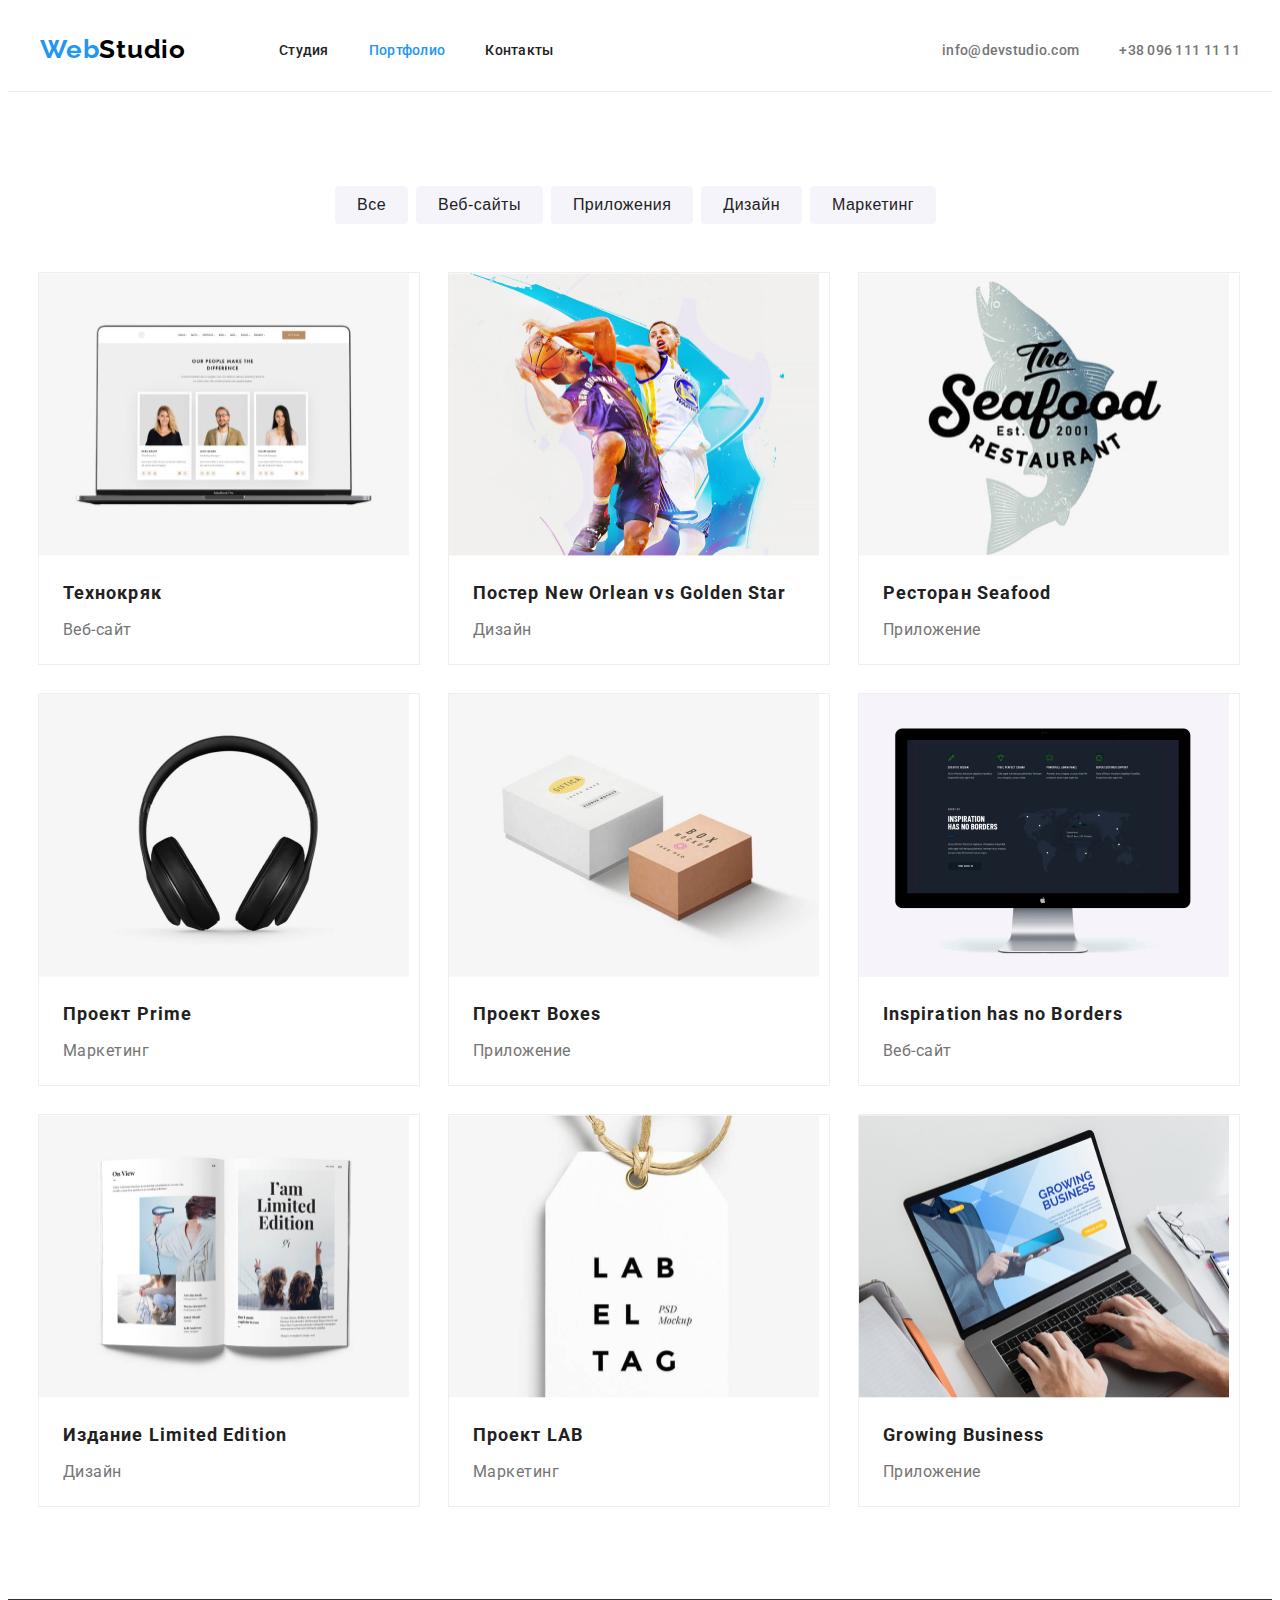
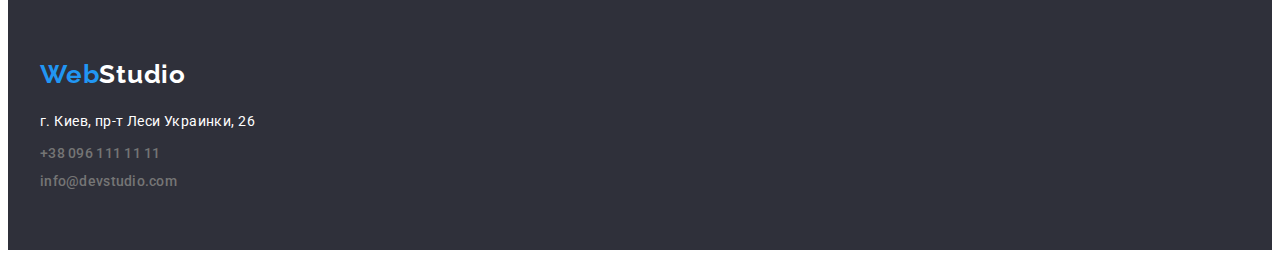
==== portfolio.html @ a118cd8c "Добавляет код прошлого проекта" ====
<!DOCTYPE html>
<html lang="en">
<head>
    <meta charset="UTF-8">
    <meta http-equiv="X-UA-Compatible" content="IE=edge">
    <meta name="viewport" content="width=device-width, initial-scale=1.0">
    <title>Portfolio</title>
    <link rel="preconnect" href="https://fonts.gstatic.com">
    <link href="https://fonts.googleapis.com/css2?family=Raleway:wght@700&family=Roboto:wght@400;500;700;900&display=swap"
        rel="stylesheet">
    <link rel="stylesheet" href="https://cdnjs.cloudflare.com/ajax/libs/modern-normalize/1.0.0/modern-normalize.min.css"
        integrity="sha512-ISS7cAi1PEhQ8jnbJpJZMd29NlhNj4AWYyLOSp2CE/CsHxTCu+r+t0D2yoJudVrd0/8fTVPUVDzY5Tvli75u/g=="
        crossorigin="anonymous" />
    <link rel="stylesheet" href="./css/styles.css">
</head>
<body>
    <header class="header">
        <div class="container">
            <nav class="navigation">
                <a class="logotype logotype-light-theme link" href="./index.html" lang="en">
                    <span class="logo-Web">Web</span>Studio</a>
                <ul class="navigation-list list">
                    <li class="navigation-item">
                        <a class="navigation-link navigation-link-color link" href="./index.html">Студия</a>
                    </li>
                    <li class="navigation-item">
                        <a class="navigation-link nav-link-onclick-color link" href="./portfolio.html">Портфолио</a>
                    </li>
                    <li class="navigation-item">
                        <a class="navigation-link navigation-link-color link" href="">Контакты</a>
                    </li>
                </ul>
            </nav>
            <ul class="tel-list list">
                <li>
                    <a class="mail-link navigation-link tel-link-color link" href="mailto:info@devstudio.com" lang="en">
                        info@devstudio.com
                    </a>
                </li>
                <li>
                    <a class="navigation-link tel-link-color link" href="tel:+380961111111">
                        +38 096 111 11 11
                    </a>
                </li>
            </ul>
        </div>
    </header>
    <main>
        <section class="gallery">
            <h1 class="visually-hidden">Категории</h1>
            <div class="container">
                <ul class="filter-list list">
                    <li class="filter-item">
                        <button class="filter-btn" type="button">Все</button>
                    </li>
                    <li class="filter-item">
                        <button class="filter-btn" type="button">Веб-сайты</button>
                    </li>
                    <li class="filter-item">
                        <button class="filter-btn" type="button">Приложения</button>
                    </li>
                    <li class="filter-item">
                        <button class="filter-btn" type="button">Дизайн</button>
                    </li>
                    <li class="filter-item">
                        <button class="filter-btn" type="button">Маркетинг</button>
                    </li>
                </ul>
                <ul class="gallery-list list">
                    <li class="gallery-item">
                        <a class="gallery-link link" href="">
                            <img class="gallery-list-img" src="./images/portfolio/Технокряк.jpg" alt="Сайт" width="370" height="283">
                            <div class="gallery-block">
                                <h2 class="project-name">Технокряк</h2>
                                <p class="project-type">Веб-сайт</p>
                            </div>
                        </a>
                    </li>
                    <li class="gallery-item">
                        <a class="gallery-link link" href="">
                            <img class="gallery-list-img" src="./images/portfolio/Golden_Star.jpg" alt="Боскетболисты" width="370"
                                height="283">
                            <div class="gallery-block">
                                <h2 class="project-name">Постер <span lang="en">New Orlean vs Golden Star</span></h2>
                                <p class="project-type">Дизайн</p>
                            </div>
                        </a>
                    </li>
                    <li class="gallery-item">
                        <a class="gallery-link link" href="">
                            <img class="gallery-list-img" src="./images/portfolio/Seafood.jpg" alt="Логотип ресторана" width="370"
                                height="283">
                            <div class="gallery-block">
                                <h2 class="project-name">Ресторан <span lang="en">Seafood</span></h2>
                                <p class="project-type">Приложение</p>
                            </div>
                        </a>
                    </li>
                    <li class="gallery-item">
                        <a class="gallery-link link" href="">
                            <img class="gallery-list-img" src="./images/portfolio/Prime.jpg" alt="Наушники" width="370" height="283">
                            <div class="gallery-block">
                                <h2 class="project-name">Проект <span lang="en">Prime</span></h2>
                                <p class="project-type">Маркетинг</p>
                            </div>
                        </a>
                    </li>
                    <li class="gallery-item">
                        <a class="gallery-link link" href="">
                            <img class="gallery-list-img" src="./images/portfolio/Boxes.jpg" alt="Коробочки" width="370" height="283">
                            <div class="gallery-block">
                                <h2 class="project-name">Проект <span lang="en">Boxes</span></h2>
                                <p class="project-type">Приложение</p>
                            </div>
                        </a>
                    </li>
                    <li class="gallery-item">
                        <a class="gallery-link link" href="">
                            <img class="gallery-list-img" src="./images/portfolio/Inspiration_Borders.jpg" alt="Монитор" width="370"
                                height="283">
                            <div class="gallery-block">
                                <h2 class="project-name" lang="en">Inspiration has no Borders</h2>
                                <p class="project-type">Веб-сайт</p>
                            </div>
                        </a>
                    </li>
                    <li class="gallery-item">
                        <a class="gallery-link link" href="">
                            <img class="gallery-list-img" src="./images/portfolio/Limited_Edition.jpg" alt="Книга" width="370"
                                height="283">
                            <div class="gallery-block">
                                <h2 class="project-name">Издание <span lang="en">Limited Edition</span></h2>
                                <p class="project-type">Дизайн</p>
                            </div>
                        </a>
                    </li>
                    <li class="gallery-item">
                        <a class="gallery-link link" href="">
                            <img class="gallery-list-img" src="./images/portfolio/LAB.jpg" alt="Эмблема" width="370" height="283">
                            <div class="gallery-block">
                                <h2 class="project-name">Проект <span lang="en">LAB</span></h2>
                                <p class="project-type">Маркетинг</p>
                            </div>
                        </a>
                    </li>
                    <li class="gallery-item">
                        <a class="gallery-link link" href="">
                            <img class="gallery-list-img" src="./images/portfolio/Growing_Business.jpg" alt="Работа за ноутбуком"
                                width="370" height="283">
                            <div class="gallery-block">
                                <h2 class="project-name" lang="en">Growing Business</h2>
                                <p class="project-type">Приложение</p>
                            </div>
                        </a>
                    </li>
                </ul>
            </div>
        </section>
    </main>
    <footer class="footer">
        <div class="container">
            <a class="logotype logotype-dark-theme link" href="./index.html" lang="en">
                <span class="logo-Web">Web</span>Studio</a>
            <address class="address">
                <ul class="list">
                    <li class="contact-list-item">
                        <a class="address-color contact-list-link link" href="https://goo.gl/maps/pDq41oWToVLmDc4w5"
                            target="_blank" rel="noopener noreferrer">
                            г. Киев,
                            пр-т Леси Украинки, 26
                        </a>
                    </li>
                    <li class="contact-list-item">
                        <a class="navigation-link tel-link-color link" href="tel:+380961111111">
                            +38 096 111 11 11
                        </a>
                    </li>
                    <li class="contact-list-item">
                        <a class="navigation-link tel-link-color link" href="mailto:info@devstudio.com" lang="en">
                            info@devstudio.com
                        </a>
                    </li>
                </ul>
            </address>
        </div>
    </footer>
</body>
</html>
---- css/styles.css ----
:root {
  --main-font: "Roboto", sans-serif;
  --secondary-font: "Raleway", sans-serif;
  --accent-color: #2196f3;
  --color-main: #ffffff;
  --color-title: #212121;
  --color-secondary: #2f303a;
  --color-btn: #1d77c0;
  --color-logo: #000000;
  --color-subtext: #757575;
  --color-team: #f5f4fa;
  --section-pad: 94px;
  --border-header: #ececec;
}

body {
  font-family: var(--main-font);
}

h1,
h2,
h3,
h4,
h5,
h6,
p {
  margin: 0;
}

ul,
ol {
  margin: 0;
  padding: 0;
}

img {
  display: block;
}

.link {
  text-decoration: none;
}

.list {
  list-style: none;
}

.visually-hidden {
  position: absolute !important;
  clip: rect(1px 1px 1px 1px); /* IE6, IE7 */
  clip: rect(1px, 1px, 1px, 1px);
  padding: 0 !important;
  border: 0 !important;
  height: 1px !important;
  width: 1px !important;
  overflow: hidden;
}

/* ----- COMPONENTS ----- */
.hero,
.footer {
  background-color: var(--color-secondary);
}

.modal-btn {
  width: 200px;
  height: 50px;
  font-weight: 700;
  font-size: 16px;
  line-height: 1.87;
  letter-spacing: 0.06em;
  cursor: pointer;
  background-color: var(--accent-color);
  color: var(--color-main);
  border: none;
  border-radius: 4px;
  margin-left: 485px;
}

.modal-btn:hover,
.modal-btn:focus {
  background-color: var(--color-btn);
}

.logotype {
  font-family: var(--secondary-font);
  font-weight: 700;
  font-size: 26px;
  line-height: 1.19;
  letter-spacing: 0.03em;
  padding-top: 24px;
  padding-bottom: 25px;
}

.logotype-light-theme {
  color: var(--color-logo);
}

.logotype-dark-theme {
  color: var(--color-main);
}

.logo-Web {
  color: var(--accent-color);
}

.title {
  font-weight: 700;
  font-size: 36px;
  line-height: 1.16;
  letter-spacing: 0.03em;
  color: var(--color-title);
  margin-bottom: 50px;
  text-align: center;
}

.container {
  width: 1200px;
  margin: 0 auto;
  padding-left: 15px;
  padding-right: 15px;
}

/* ----- END COMPONENTS ----- */

/* ----- HEADER ----- */
.header {
  border-bottom: 1px solid var(--border-header);
}

.header .container {
  display: flex;
  align-items: center;
}

.navigation {
  display: flex;
  align-items: center;
}

.navigation-list {
  display: flex;
  align-items: center;
}

.tel-list {
  padding-top: 32px;
  padding-bottom: 32px;
  display: flex;
  align-items: center;
  margin-left: auto;
}

.navigation-link {
  font-weight: 500;
  font-size: 14px;
  line-height: 1.14;
  letter-spacing: 0.02em;
  padding-top: 5px;
  padding-bottom: 5px;
}

.navigation-item:not(:last-child) {
  margin-right: 40px;
}

.logotype {
  margin-right: 93px;
}

.navigation-link-color {
  color: var(--color-title);
}

.nav-link-onclick-color {
  color: var(--accent-color);
}

.navigation-link:hover,
.navigation-link:focus {
  color: var(--accent-color);
}

.tel-link-color {
  color: var(--color-subtext);
}

.mail-link {
  margin-right: 40px;
}

/* ----- END HEADER ----- */

/* ----- HERO ----- */
.hero {
  padding-top: 200px;
  padding-bottom: 200px;
}

.hero-title {
  font-weight: 900;
  font-size: 44px;
  line-height: 1.36;
  letter-spacing: 0.06em;
  text-transform: uppercase;
  color: var(--color-main);
  margin-bottom: 30px;
  padding-left: 237px;
  padding-right: 237px;
  text-align: center;
}
/* ----- END HERO ----- */
/* ----- quality ----- */

.description {
  font-weight: 400;
  font-size: 14px;
  line-height: 1.71;
  letter-spacing: 0.03em;
  color: var(--color-subtext);
}

.suptitle {
  font-weight: 700;
  font-size: 14px;
  line-height: 1.14;
  letter-spacing: 0.03em;
  text-transform: uppercase;
  color: var(--color-title);
  margin-bottom: 10px;
}

.quality {
  padding-top: var(--section-pad);
  padding-bottom: var(--section-pad);
}

.quality-list {
  display: flex;
  flex-wrap: wrap;
  margin-left: -30px;
  margin-top: -30px;
}

.quality-item {
  flex-basis: calc(100% / 4 - 30px);
  margin-left: 30px;
  margin-top: 30px;
}

/* ----- END quality ----- */
/* ----- work ----- */
.work {
  padding-bottom: var(--section-pad);
}

.work-list {
  display: flex;
  flex-wrap: wrap;
  margin-left: -30px;
  margin-top: -30px;
}

.work-item {
  flex-basis: calc(100% / 3 - 30px);
  margin-left: 30px;
  margin-top: 30px;
}

/* ----- END work ----- */
/* ----- OUR TEAM ----- */
.team {
  padding-top: var(--section-pad);
  padding-bottom: var(--section-pad);
  background: var(--color-team);
}

.team-list {
  display: flex;
  flex-wrap: wrap;
  margin-left: -30px;
  margin-bottom: -30px;
}

.team-item {
  flex-basis: calc(100% / 4 - 30px);
  margin-left: 30px;
  margin-bottom: 30px;
  background: var(--color-main);
  box-shadow: 0px 1px 3px rgba(0, 0, 0, 0.12), 0px 1px 1px rgba(0, 0, 0, 0.14),
    0px 2px 1px rgba(0, 0, 0, 0.2);
  border-radius: 0px 0px 4px 4px;
}

.team-block {
  padding: 30px 32px;
}

.name-team {
  font-weight: 500;
  font-size: 16px;
  line-height: 1.18;
  letter-spacing: 0.03em;
  color: var(--color-title);
  text-align: center;
  margin-bottom: 10px;
}

.position-team {
  font-weight: 400;
  font-size: 16px;
  line-height: 1.18;
  letter-spacing: 0.03em;
  color: var(--color-subtext);
  text-align: center;
}
/* ----- END OUR TEAM ----- */

/* ----- FOOTER ----- */
.footer {
  padding-top: 60px;
  padding-bottom: 60px;
}

.contact-list-item:not(:last-child) {
  margin-bottom: 9px;
}

.address {
  margin-top: 20px;
  font-style: normal;
}

.contact-list-link {
  font-weight: 400;
  font-size: 14px;
  line-height: 1.71;
  letter-spacing: 0.03em;
  color: var(--color-main);
}

.contact-list-link:hover,
.contact-list-link:focus {
  color: var(--accent-color);
}

/* ----- END FOOTER ----- */

/* ----- Portfolio ----- */
/* ----- Main ----- */

.gallery {
  padding-top: var(--section-pad);
  padding-bottom: var(--section-pad);
}

.filter-list {
  display: flex;
  margin-left: 295px;
}

.filter-item {
  margin-bottom: 15px;
}

.filter-item:not(:last-child) {
  margin-right: 8px;
}

.filter-btn {
  font-weight: 500;
  font-size: 16px;
  line-height: 1.62;
  letter-spacing: 0.03em;
  cursor: pointer;
  color: var(--color-title);
  background-color: var(--color-team);
  border: none;
  border-radius: 4px;
  padding-left: 22px;
  padding-right: 22px;
  padding-top: 6px;
  padding-bottom: 6px;
}

.filter-btn:hover,
.filter-btn:focus {
  background-color: var(--accent-color);
  color: var(--color-main);
  box-shadow: 0px 3px 1px rgba(0, 0, 0, 0.1), 0px 3px 1px rgba(0, 0, 0, 0.1),
    0px 1px 2px rgba(0, 0, 0, 0.08), 0px 2px 2px rgba(0, 0, 0, 0.12);
}

.project-name {
  font-weight: 700;
  font-size: 18px;
  line-height: 2;
  letter-spacing: 0.06em;
  color: var(--color-title);
  margin-bottom: 4px;
}

.project-type {
  font-weight: 400;
  font-size: 16px;
  line-height: 1.87;
  letter-spacing: 0.03em;
  color: var(--color-subtext);
}

.gallery-list {
  padding-top: 33px;
  display: flex;
  flex-wrap: wrap;
  margin-left: -30px;
  margin-bottom: -30px;
}

.gallery-item {
  flex-basis: calc(100% / 3 - 30px);
  margin-left: 28px;
  margin-bottom: 28px;
  border: 1px solid #eeeeee;
}

.gallery-item:hover,
.gallery-item:focus {
  box-shadow: 0px 1px 1px rgba(0, 0, 0, 0.12), 0px 4px 4px rgba(0, 0, 0, 0.06),
    1px 4px 6px rgba(0, 0, 0, 0.16);
}
.gallery-block {
  margin-left: 24px;
  margin-right: 24px;
  margin-top: 19px;
  margin-bottom: 19px;
}
/* ----- END Main ----- */
/* ----- END Portfolio ----- */ ;
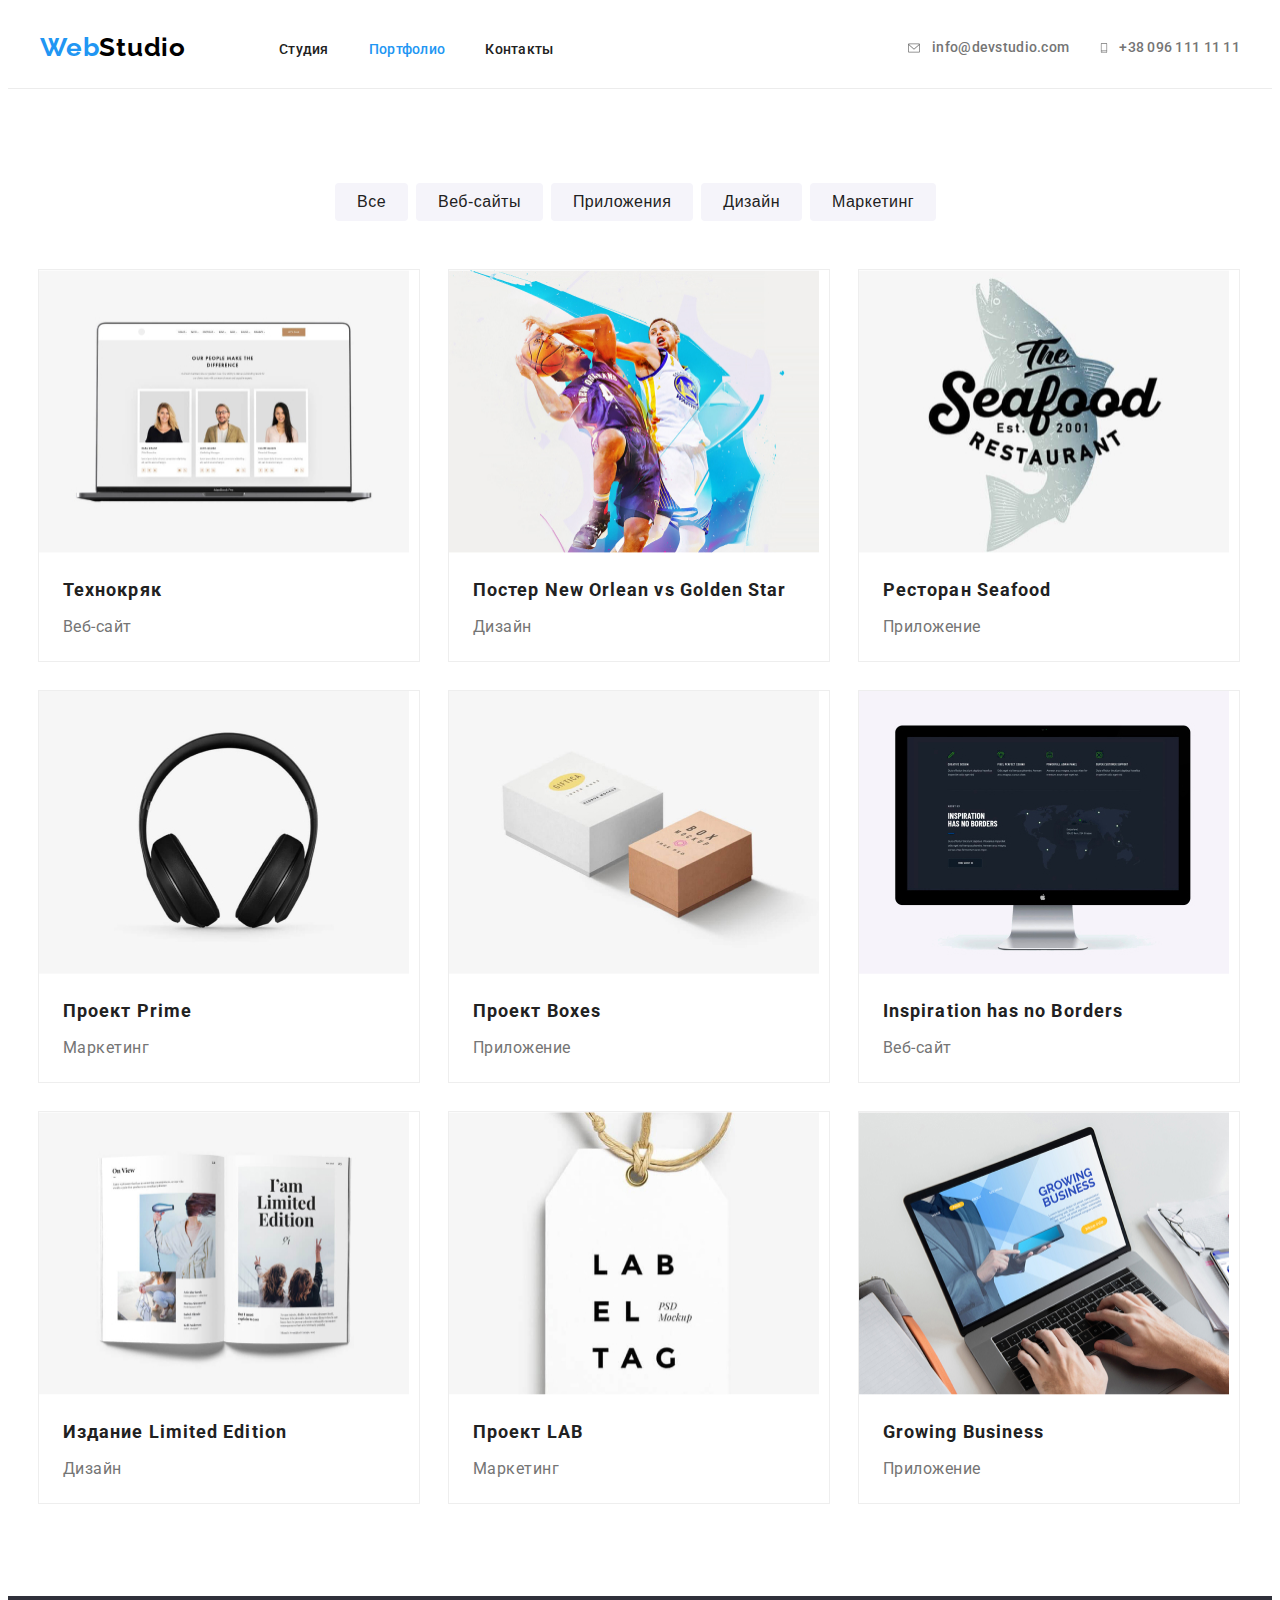
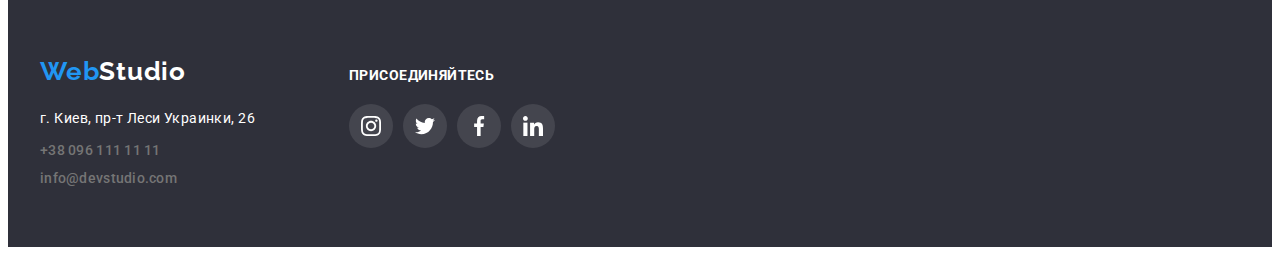
==== commit 45399631: "Добавляет все иконки на сайт" ====
--- a/portfolio.html
+++ b/portfolio.html
@@ -33,12 +33,18 @@
             </nav>
             <ul class="tel-list list">
                 <li>
-                    <a class="mail-link navigation-link tel-link-color link" href="mailto:info@devstudio.com" lang="en">
+                    <a class="block-header mail-link navigation-link tel-link-color link" href="mailto:info@devstudio.com" lang="en">
+                        <svg class="mail-img">
+                            <use href="./images/icons/icons.svg#envelope"></use>
+                        </svg>
                         info@devstudio.com
                     </a>
                 </li>
                 <li>
-                    <a class="navigation-link tel-link-color link" href="tel:+380961111111">
+                    <a class="block-header navigation-link tel-link-color link" href="tel:+380961111111">
+                        <svg class="tel-img">
+                            <use href="./images/icons/icons.svg#smartphone"></use>
+                        </svg>
                         +38 096 111 11 11
                     </a>
                 </li>
@@ -159,29 +165,64 @@
     </main>
     <footer class="footer">
         <div class="container">
-            <a class="logotype logotype-dark-theme link" href="./index.html" lang="en">
-                <span class="logo-Web">Web</span>Studio</a>
-            <address class="address">
-                <ul class="list">
-                    <li class="contact-list-item">
-                        <a class="address-color contact-list-link link" href="https://goo.gl/maps/pDq41oWToVLmDc4w5"
-                            target="_blank" rel="noopener noreferrer">
-                            г. Киев,
-                            пр-т Леси Украинки, 26
-                        </a>
-                    </li>
-                    <li class="contact-list-item">
-                        <a class="navigation-link tel-link-color link" href="tel:+380961111111">
-                            +38 096 111 11 11
-                        </a>
-                    </li>
-                    <li class="contact-list-item">
-                        <a class="navigation-link tel-link-color link" href="mailto:info@devstudio.com" lang="en">
-                            info@devstudio.com
-                        </a>
-                    </li>
-                </ul>
-            </address>
+            <div>
+                <a class="logotype logotype-dark-theme link" href="./index.html" lang="en">
+                    <span class="logo-Web">Web</span>Studio</a>
+                <address class="address">
+                    <ul class="list">
+                        <li class="contact-list-item">
+                            <a class="address-color contact-list-link link" href="https://goo.gl/maps/pDq41oWToVLmDc4w5"
+                                target="_blank" rel="noopener noreferrer">
+                                г. Киев,
+                                пр-т Леси Украинки, 26
+                            </a>
+                        </li>
+                        <li class="contact-list-item">
+                            <a class="navigation-link tel-link-color link" href="tel:+380961111111">
+                                +38 096 111 11 11
+                            </a>
+                        </li>
+                        <li class="contact-list-item">
+                            <a class="navigation-link tel-link-color link" href="mailto:info@devstudio.com" lang="en">
+                                info@devstudio.com
+                            </a>
+                        </li>
+                    </ul>
+                </address>
+            </div>
+            <div class="footer-block-list">
+                <h3 class="foot-suptitle">присоединяйтесь</h3>
+                <ul class="footer-list list">
+                    <li class="footer-list-item">
+                        <a href="" class="footer-list-link link">
+                            <svg class="footer-list-icon">
+                                <use href="./images/icons/icons.svg#instagram"></use>
+                            </svg>
+                        </a>
+                    </li>
+                    <li class="footer-list-item">
+                        <a href="" class="footer-list-link link">
+                            <svg class="footer-list-icon">
+                                <use href="./images/icons/icons.svg#twitter"></use>
+                            </svg>
+                        </a>
+                    </li>
+                    <li class="footer-list-item">
+                        <a href="" class="footer-list-link link">
+                            <svg class="footer-list-icon">
+                                <use href="./images/icons/icons.svg#facebook"></use>
+                            </svg>
+                        </a>
+                    </li>
+                    <li class="footer-list-item">
+                        <a href="" class="footer-list-link link">
+                            <svg class="footer-list-icon">
+                                <use href="./images/icons/icons.svg#linkedin"></use>
+                            </svg>
+                        </a>
+                    </li>
+                </ul>
+            </div>
         </div>
     </footer>
 </body>
--- a/css/styles.css
+++ b/css/styles.css
@@ -9,8 +9,10 @@
   --color-logo: #000000;
   --color-subtext: #757575;
   --color-team: #f5f4fa;
+  --color-icon: #c4c4c4;
   --section-pad: 94px;
   --border-header: #ececec;
+  --border-icon: #afb1b8;
 }
 
 body {
@@ -144,8 +146,8 @@
 }
 
 .tel-list {
-  padding-top: 32px;
-  padding-bottom: 32px;
+  padding-top: 27px;
+  padding-bottom: 27px;
   display: flex;
   align-items: center;
   margin-left: auto;
@@ -186,15 +188,46 @@
 }
 
 .mail-link {
-  margin-right: 40px;
-}
-
+  margin-right: 30px;
+}
+
+.navigation-link:hover .mail-img,
+.navigation-link:focus .mail-img,
+.navigation-link:hover .tel-img,
+.navigation-link:focus .tel-img {
+  fill: var(--accent-color);
+}
+
+.mail-img {
+  width: 16px;
+  height: 12px;
+  margin-right: 10px;
+  fill: var(--color-subtext);
+}
+
+.tel-img {
+  width: 10px;
+  height: 16px;
+  margin-right: 10px;
+  fill: var(--color-subtext);
+}
+
+.block-header {
+  display: flex;
+  justify-content: center;
+  align-items: center;
+}
 /* ----- END HEADER ----- */
 
 /* ----- HERO ----- */
 .hero {
   padding-top: 200px;
   padding-bottom: 200px;
+  background-image: linear-gradient(
+      rgba(47, 48, 58, 0.4),
+      rgba(47, 48, 58, 0.4)
+    ),
+    url("../images/index/hero_bg.jpg");
 }
 
 .hero-title {
@@ -248,6 +281,20 @@
   margin-top: 30px;
 }
 
+.icon-img {
+  width: 70px;
+  height: 70px;
+  margin: 25px 100px;
+}
+
+.block-icon {
+  background-color: var(--color-team);
+  border-radius: 4px;
+  display: flex;
+  justify-content: center;
+  align-items: center;
+  margin-bottom: 30px;
+}
 /* ----- END quality ----- */
 /* ----- work ----- */
 .work {
@@ -313,8 +360,99 @@
   letter-spacing: 0.03em;
   color: var(--color-subtext);
   text-align: center;
-}
+  margin-bottom: 16px;
+}
+
+.social-list-icon {
+  width: 20px;
+  height: 20px;
+}
+
+.social-list-link {
+  display: flex;
+  justify-content: center;
+  align-items: center;
+  width: 44px;
+  height: 44px;
+  border-radius: 50%;
+  background-color: var(--color-main);
+  fill: var(--border-icon);
+}
+
+.social-list-link:hover,
+.social-list-link:focus {
+  background-color: var(--accent-color);
+  fill: var(--color-main);
+}
+
+.social-list {
+  display: flex;
+  align-items: center;
+  justify-content: space-between;
+}
+
 /* ----- END OUR TEAM ----- */
+
+/* ----- CLIENT ----- */
+.client {
+  padding-top: var(--section-pad);
+  padding-bottom: var(--section-pad);
+}
+
+.client-list {
+  display: flex;
+  align-items: center;
+  justify-content: space-between;
+}
+
+.client-list-link {
+  display: flex;
+  justify-content: center;
+  align-items: center;
+  width: 170px;
+  height: 90px;
+  border: 1px solid var(--border-icon);
+  fill: var(--border-icon);
+  border-radius: 4px;
+}
+
+.client-list-link:hover,
+.client-list-link:focus {
+  border-color: var(--accent-color);
+  fill: var(--accent-color);
+}
+
+.list-icon-one {
+  width: 44px;
+  height: 49px;
+}
+
+.list-icon-two {
+  width: 40px;
+  height: 52px;
+}
+
+.list-icon-three {
+  width: 41px;
+  height: 43px;
+}
+
+.list-icon-four {
+  width: 79px;
+  height: 42px;
+}
+
+.list-icon-five {
+  width: 59px;
+  height: 47px;
+}
+
+.list-icon-six {
+  width: 89px;
+  height: 45px;
+}
+
+/* -----END CLIENT ----- */
 
 /* ----- FOOTER ----- */
 .footer {
@@ -322,6 +460,28 @@
   padding-bottom: 60px;
 }
 
+.footer-list {
+  display: flex;
+  align-items: center;
+  justify-content: space-between;
+}
+
+.footer-list-link {
+  display: flex;
+  justify-content: center;
+  align-items: center;
+  width: 44px;
+  height: 44px;
+  border-radius: 50%;
+  background: rgba(255, 255, 255, 0.1);
+  fill: var(--color-main);
+}
+
+.footer-list-icon {
+  width: 20px;
+  height: 20px;
+}
+
 .contact-list-item:not(:last-child) {
   margin-bottom: 9px;
 }
@@ -329,6 +489,22 @@
 .address {
   margin-top: 20px;
   font-style: normal;
+}
+
+.footer-block-list {
+  margin-top: 12px;
+  margin-left: 70px;
+  width: 206px;
+}
+
+.foot-suptitle {
+  font-weight: 700;
+  font-size: 14px;
+  line-height: 1.14;
+  letter-spacing: 0.03em;
+  text-transform: uppercase;
+  color: var(--color-main);
+  margin-bottom: 20px;
 }
 
 .contact-list-link {
@@ -339,9 +515,18 @@
   color: var(--color-main);
 }
 
+.footer-list-link:hover,
+.footer-list-link:focus {
+  background: var(--accent-color);
+}
+
 .contact-list-link:hover,
 .contact-list-link:focus {
   color: var(--accent-color);
+}
+
+.footer .container {
+  display: flex;
 }
 
 /* ----- END FOOTER ----- */
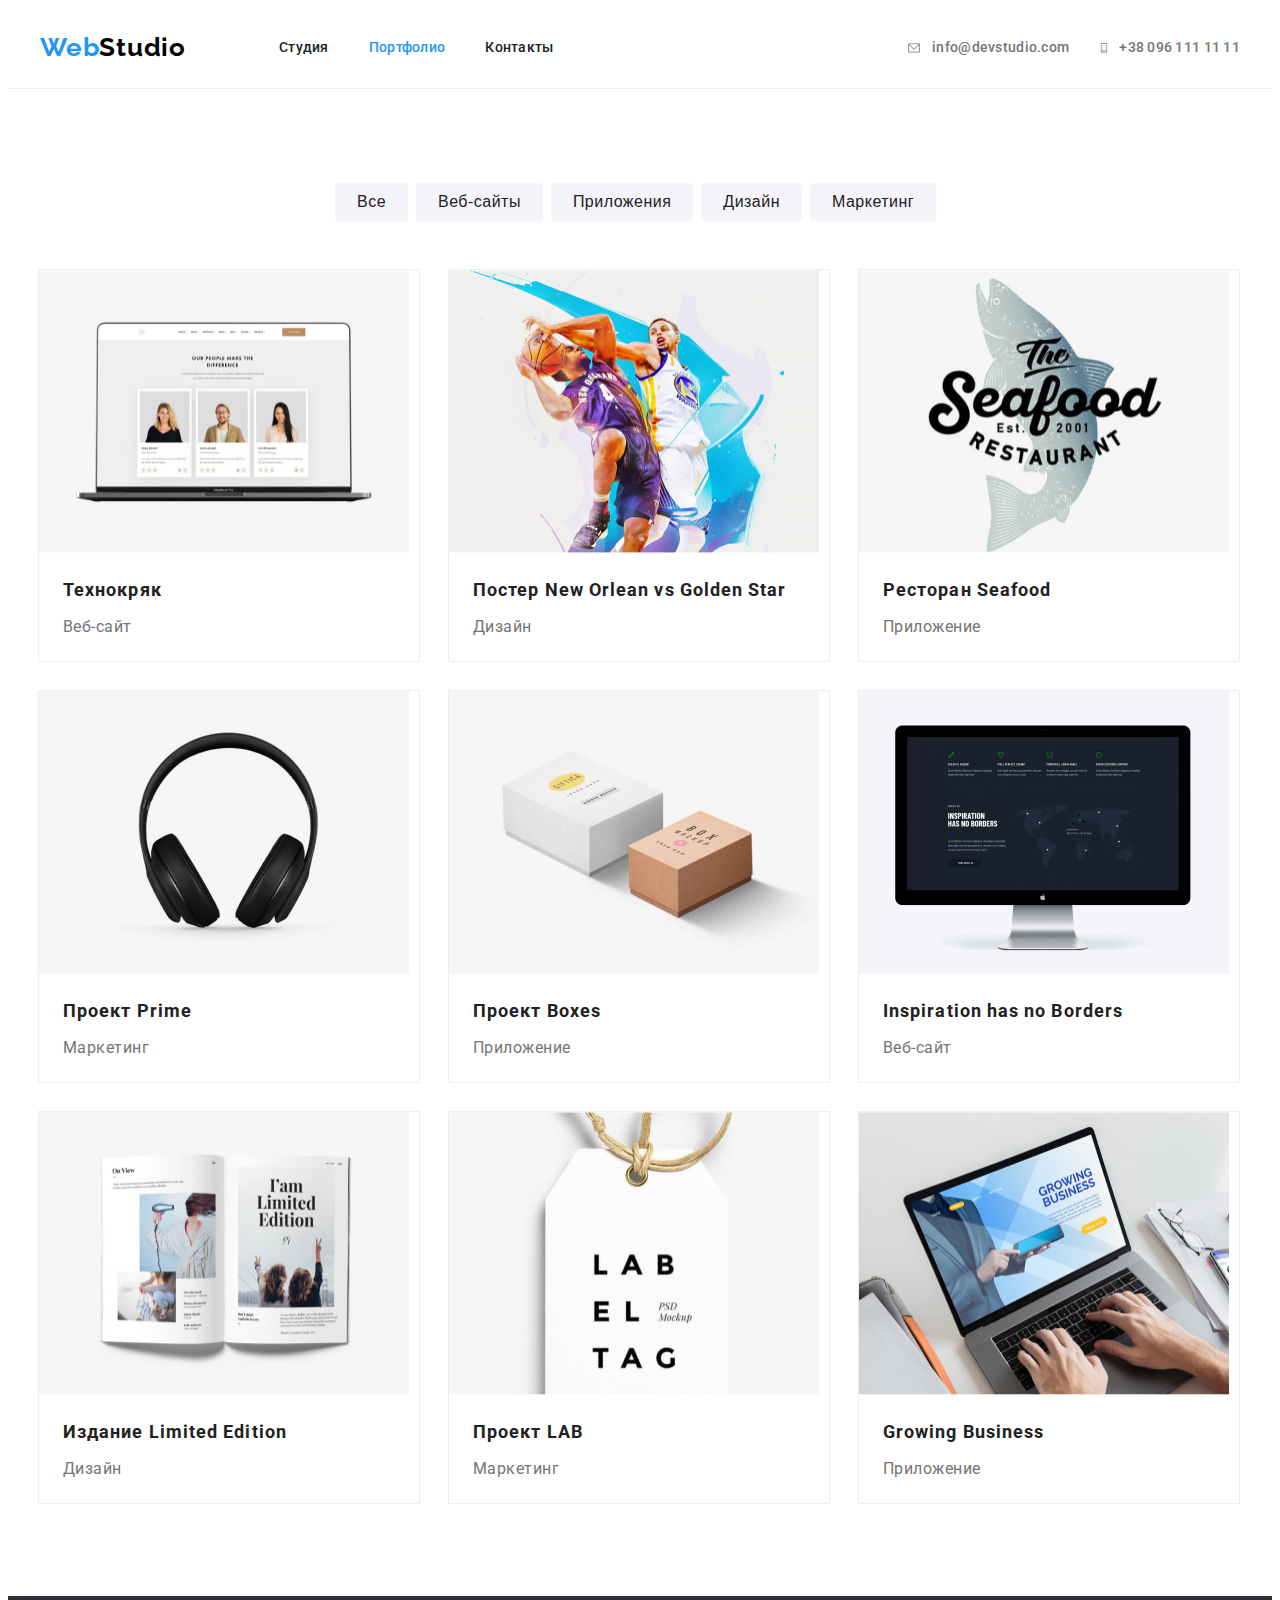
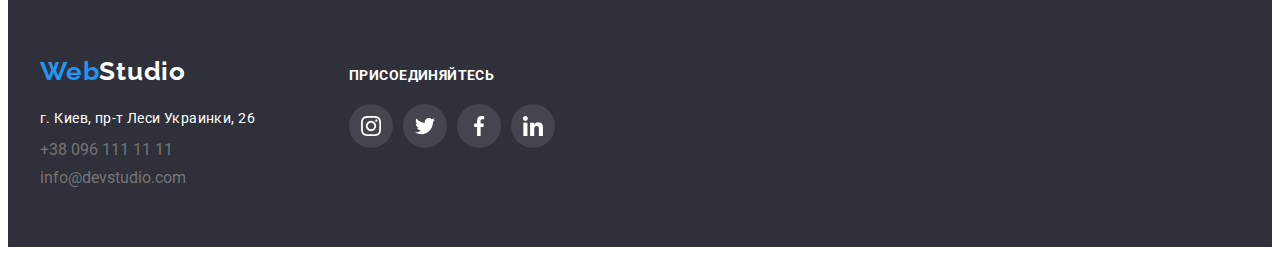
==== commit 820f1100: "Добавляет правки в footer" ====
--- a/portfolio.html
+++ b/portfolio.html
@@ -171,19 +171,19 @@
                 <address class="address">
                     <ul class="list">
                         <li class="contact-list-item">
-                            <a class="address-color contact-list-link link" href="https://goo.gl/maps/pDq41oWToVLmDc4w5"
-                                target="_blank" rel="noopener noreferrer">
+                            <a class="contact-list-link link" href="https://goo.gl/maps/pDq41oWToVLmDc4w5" target="_blank"
+                                rel="noopener noreferrer">
                                 г. Киев,
                                 пр-т Леси Украинки, 26
                             </a>
                         </li>
                         <li class="contact-list-item">
-                            <a class="navigation-link tel-link-color link" href="tel:+380961111111">
+                            <a class="tel-list tel-link-color link" href="tel:+380961111111">
                                 +38 096 111 11 11
                             </a>
                         </li>
                         <li class="contact-list-item">
-                            <a class="navigation-link tel-link-color link" href="mailto:info@devstudio.com" lang="en">
+                            <a class="tel-list tel-link-color link" href="mailto:info@devstudio.com" lang="en">
                                 info@devstudio.com
                             </a>
                         </li>
--- a/css/styles.css
+++ b/css/styles.css
@@ -146,11 +146,14 @@
 }
 
 .tel-list {
-  padding-top: 27px;
-  padding-bottom: 27px;
   display: flex;
   align-items: center;
   margin-left: auto;
+}
+
+.tel-list:hover,
+.tel-list:focus {
+  color: var(--accent-color);
 }
 
 .navigation-link {
@@ -160,6 +163,8 @@
   letter-spacing: 0.02em;
   padding-top: 5px;
   padding-bottom: 5px;
+  display: block;
+  padding: 32px 0;
 }
 
 .navigation-item:not(:last-child) {
@@ -614,10 +619,7 @@
     1px 4px 6px rgba(0, 0, 0, 0.16);
 }
 .gallery-block {
-  margin-left: 24px;
-  margin-right: 24px;
-  margin-top: 19px;
-  margin-bottom: 19px;
+  padding: 19px 24px;
 }
 /* ----- END Main ----- */
 /* ----- END Portfolio ----- */ ;
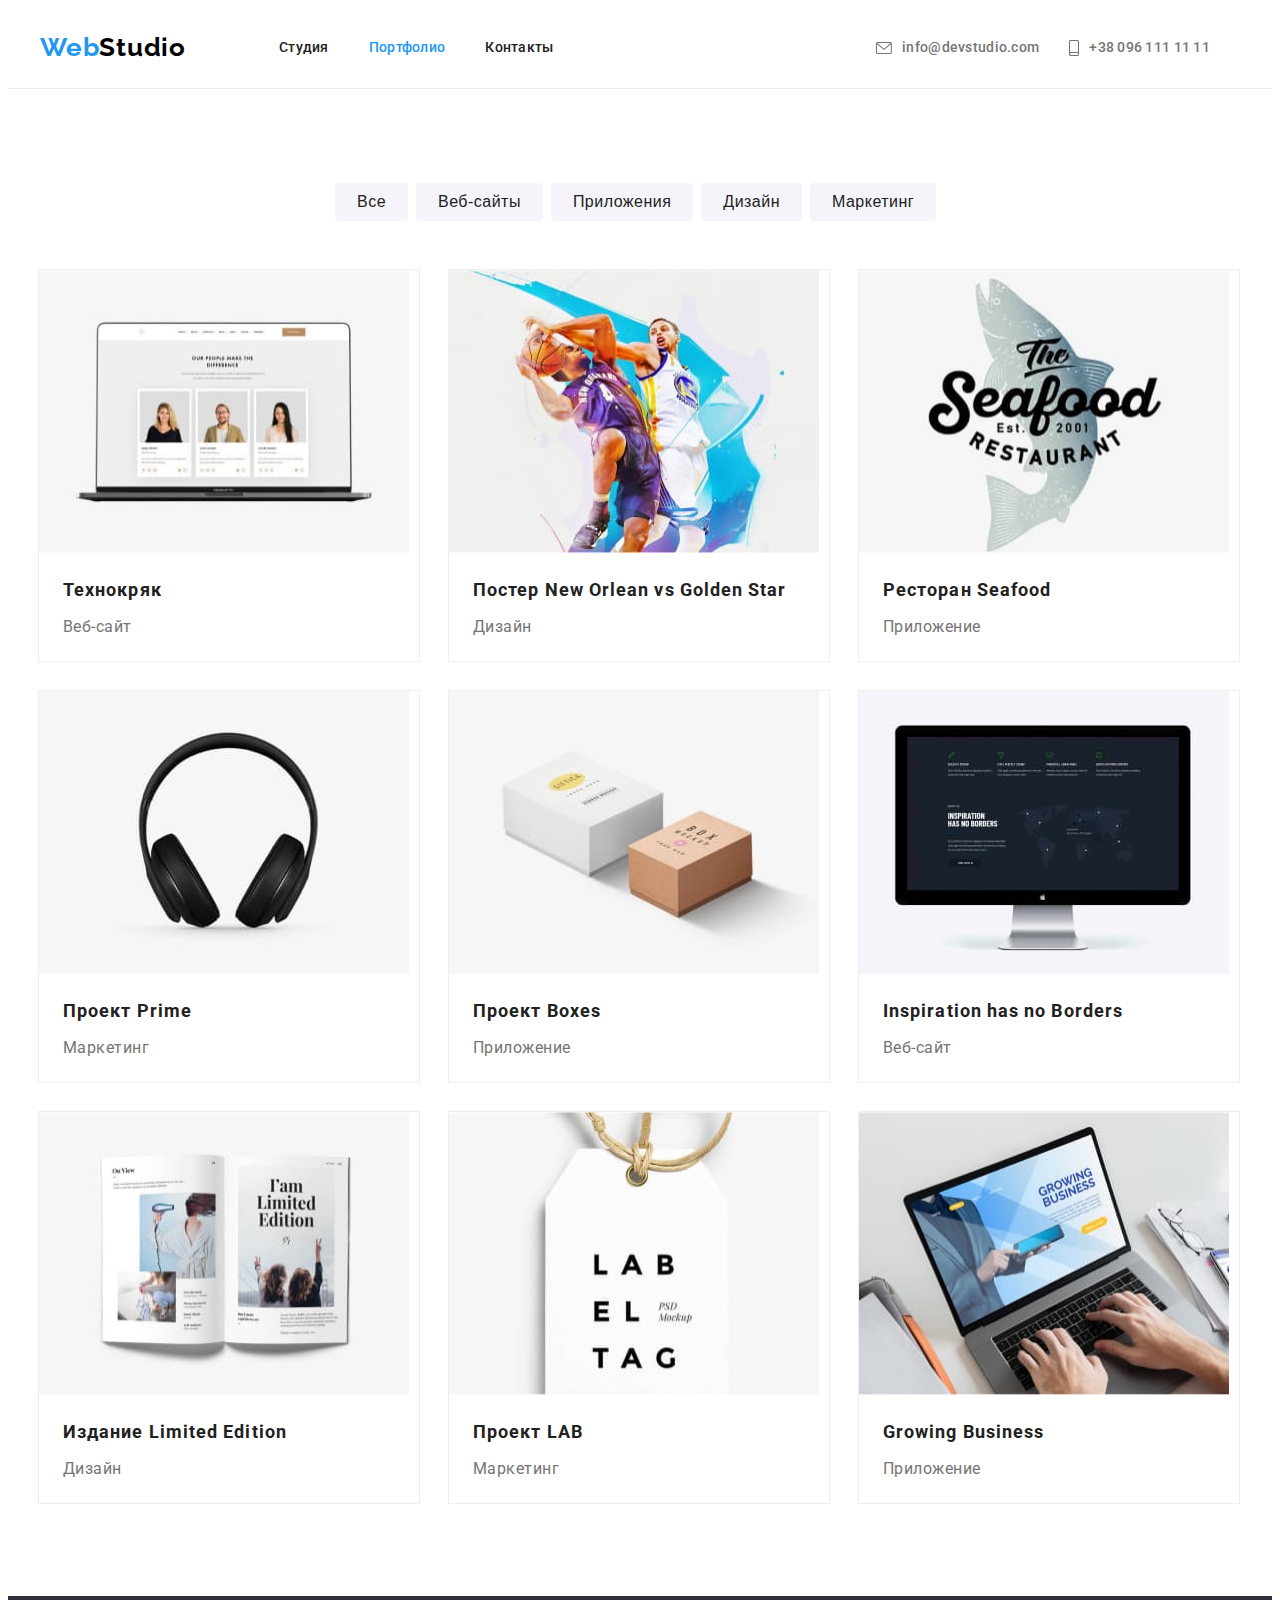
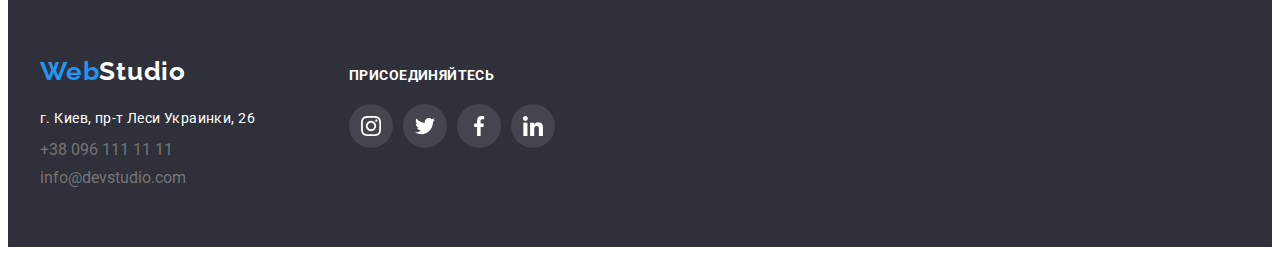
==== commit 17f02385: "Правки и оптимизация" ====
--- a/portfolio.html
+++ b/portfolio.html
@@ -32,17 +32,18 @@
                 </ul>
             </nav>
             <ul class="tel-list list">
-                <li>
-                    <a class="block-header mail-link navigation-link tel-link-color link" href="mailto:info@devstudio.com" lang="en">
-                        <svg class="mail-img">
+                <li class="list-link">
+                    <a class="block-header mail-link navigation-link tel-link-color link" href="mailto:info@devstudio.com"
+                        lang="en">
+                        <svg class="icon-header" width="16px" height="12px">
                             <use href="./images/icons/icons.svg#envelope"></use>
                         </svg>
                         info@devstudio.com
                     </a>
                 </li>
-                <li>
+                <li class="list-link">
                     <a class="block-header navigation-link tel-link-color link" href="tel:+380961111111">
-                        <svg class="tel-img">
+                        <svg class="icon-header" width="10px" height="16px">
                             <use href="./images/icons/icons.svg#smartphone"></use>
                         </svg>
                         +38 096 111 11 11
@@ -178,12 +179,12 @@
                             </a>
                         </li>
                         <li class="contact-list-item">
-                            <a class="tel-list tel-link-color link" href="tel:+380961111111">
+                            <a class="tel-link-color link" href="tel:+380961111111">
                                 +38 096 111 11 11
                             </a>
                         </li>
                         <li class="contact-list-item">
-                            <a class="tel-list tel-link-color link" href="mailto:info@devstudio.com" lang="en">
+                            <a class="tel-link-color link" href="mailto:info@devstudio.com" lang="en">
                                 info@devstudio.com
                             </a>
                         </li>
--- a/css/styles.css
+++ b/css/styles.css
@@ -145,17 +145,6 @@
   align-items: center;
 }
 
-.tel-list {
-  display: flex;
-  align-items: center;
-  margin-left: auto;
-}
-
-.tel-list:hover,
-.tel-list:focus {
-  color: var(--accent-color);
-}
-
 .navigation-link {
   font-weight: 500;
   font-size: 14px;
@@ -188,31 +177,16 @@
   color: var(--accent-color);
 }
 
-.tel-link-color {
-  color: var(--color-subtext);
-}
-
-.mail-link {
+.list-link {
   margin-right: 30px;
 }
 
-.navigation-link:hover .mail-img,
-.navigation-link:focus .mail-img,
-.navigation-link:hover .tel-img,
-.navigation-link:focus .tel-img {
+.navigation-link:hover .icon-header,
+.navigation-link:focus .icon-header{
   fill: var(--accent-color);
 }
 
-.mail-img {
-  width: 16px;
-  height: 12px;
-  margin-right: 10px;
-  fill: var(--color-subtext);
-}
-
-.tel-img {
-  width: 10px;
-  height: 16px;
+.icon-header {
   margin-right: 10px;
   fill: var(--color-subtext);
 }
@@ -233,6 +207,8 @@
       rgba(47, 48, 58, 0.4)
     ),
     url("../images/index/hero_bg.jpg");
+  background-repeat: no-repeat;
+  background-size: cover;
 }
 
 .hero-title {
@@ -289,7 +265,6 @@
 .icon-img {
   width: 70px;
   height: 70px;
-  margin: 25px 100px;
 }
 
 .block-icon {
@@ -299,6 +274,7 @@
   justify-content: center;
   align-items: center;
   margin-bottom: 30px;
+  padding: 25px 100px;
 }
 /* ----- END quality ----- */
 /* ----- work ----- */
@@ -532,6 +508,21 @@
 
 .footer .container {
   display: flex;
+}
+
+.tel-link-color {
+  color: var(--color-subtext);
+}
+
+.tel-link-color:hover,
+.tel-link-color:focus{
+  color: var(--accent-color);
+}
+
+.tel-list {
+  display: flex;
+  align-items: center;
+  margin-left: auto;
 }
 
 /* ----- END FOOTER ----- */
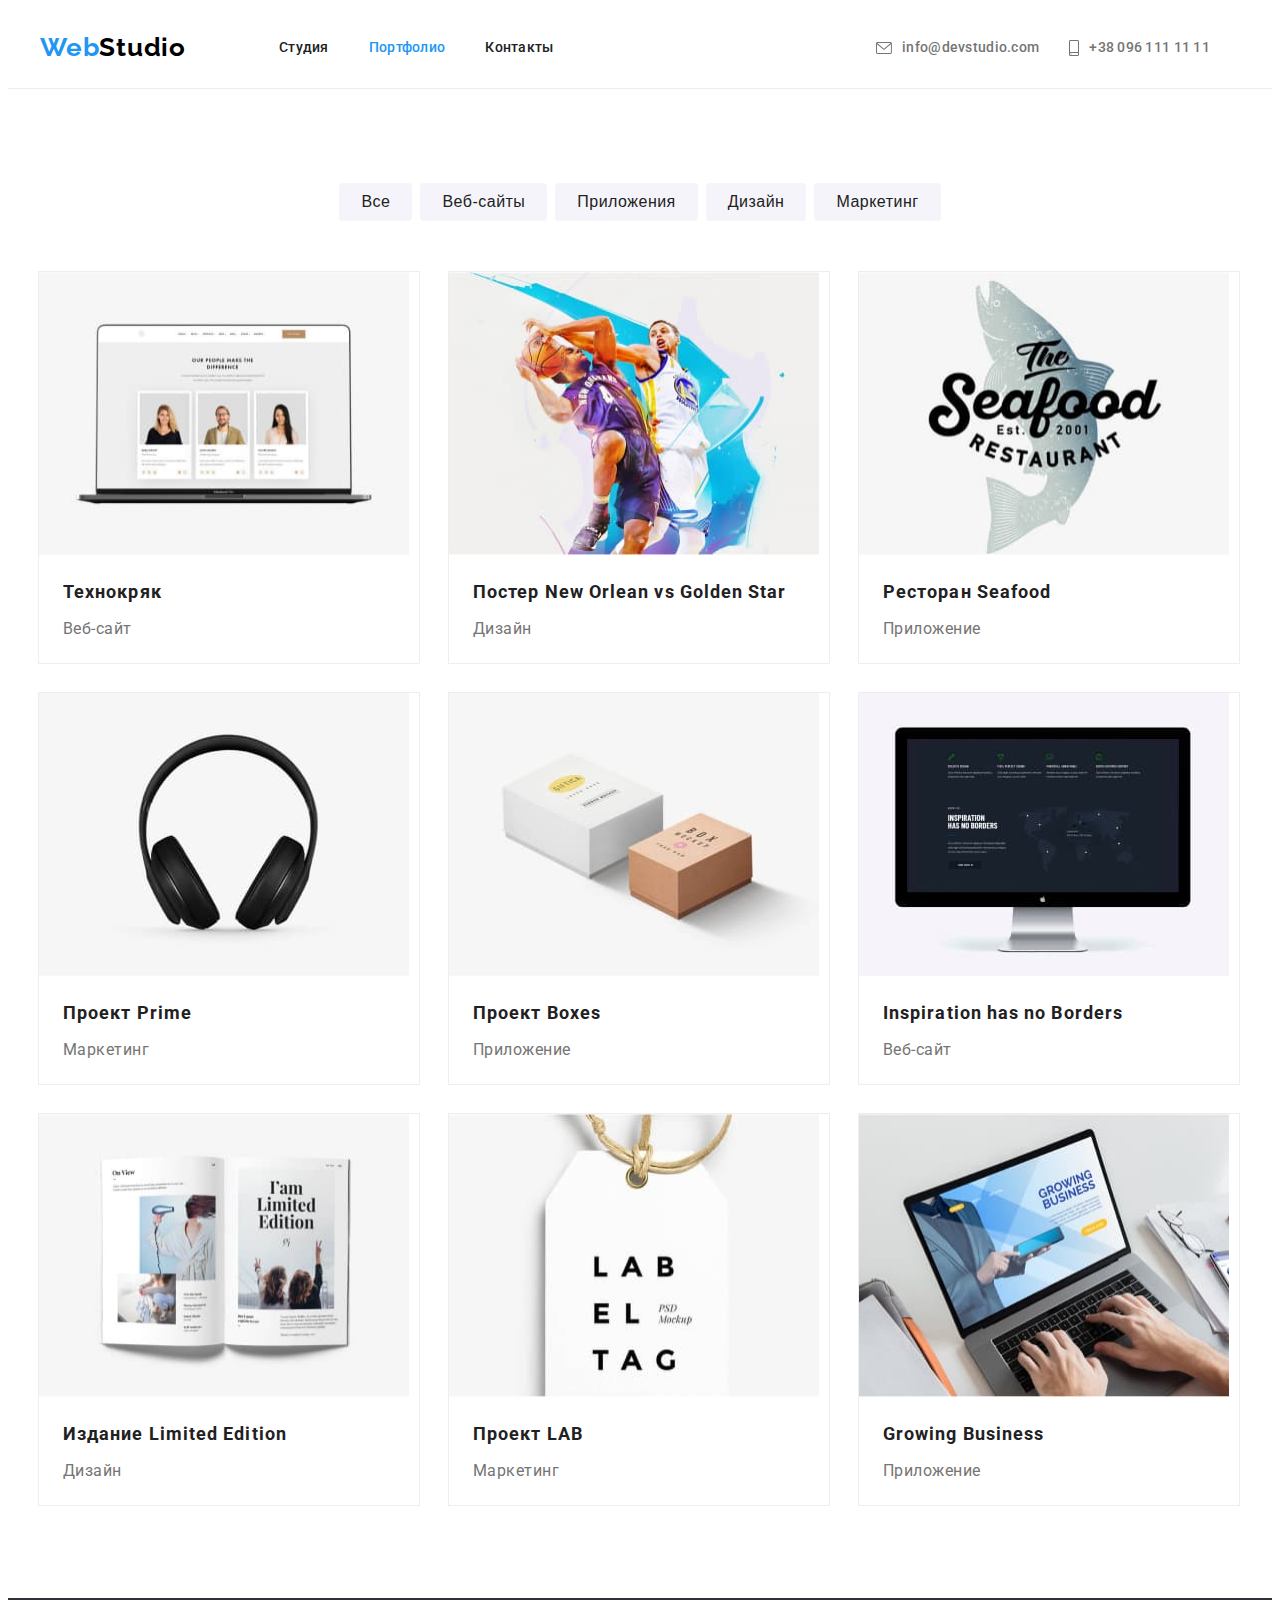
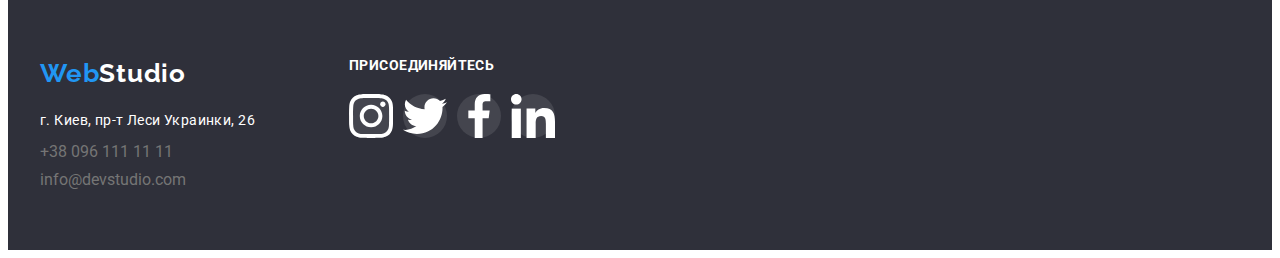
==== commit 4a3576c5: "Добавляет правки" ====
--- a/portfolio.html
+++ b/portfolio.html
@@ -54,8 +54,8 @@
     </header>
     <main>
         <section class="gallery">
-            <h1 class="visually-hidden">Категории</h1>
             <div class="container">
+                <h1 class="visually-hidden">Категории</h1>
                 <ul class="filter-list list">
                     <li class="filter-item">
                         <button class="filter-btn" type="button">Все</button>
--- a/css/styles.css
+++ b/css/styles.css
@@ -182,7 +182,7 @@
 }
 
 .navigation-link:hover .icon-header,
-.navigation-link:focus .icon-header{
+.navigation-link:focus .icon-header {
   fill: var(--accent-color);
 }
 
@@ -202,6 +202,7 @@
 .hero {
   padding-top: 200px;
   padding-bottom: 200px;
+  max-width: 1600px;
   background-image: linear-gradient(
       rgba(47, 48, 58, 0.4),
       rgba(47, 48, 58, 0.4)
@@ -209,6 +210,8 @@
     url("../images/index/hero_bg.jpg");
   background-repeat: no-repeat;
   background-size: cover;
+  margin-right: auto;
+  margin-left: auto;
 }
 
 .hero-title {
@@ -262,19 +265,15 @@
   margin-top: 30px;
 }
 
-.icon-img {
-  width: 70px;
-  height: 70px;
-}
-
 .block-icon {
+  width: 270px;
+  height: 120px;
   background-color: var(--color-team);
   border-radius: 4px;
   display: flex;
   justify-content: center;
   align-items: center;
   margin-bottom: 30px;
-  padding: 25px 100px;
 }
 /* ----- END quality ----- */
 /* ----- work ----- */
@@ -344,11 +343,6 @@
   margin-bottom: 16px;
 }
 
-.social-list-icon {
-  width: 20px;
-  height: 20px;
-}
-
 .social-list-link {
   display: flex;
   justify-content: center;
@@ -403,42 +397,17 @@
   fill: var(--accent-color);
 }
 
-.list-icon-one {
-  width: 44px;
-  height: 49px;
-}
-
-.list-icon-two {
-  width: 40px;
-  height: 52px;
-}
-
-.list-icon-three {
-  width: 41px;
-  height: 43px;
-}
-
-.list-icon-four {
-  width: 79px;
-  height: 42px;
-}
-
-.list-icon-five {
-  width: 59px;
-  height: 47px;
-}
-
-.list-icon-six {
-  width: 89px;
-  height: 45px;
-}
-
 /* -----END CLIENT ----- */
 
 /* ----- FOOTER ----- */
 .footer {
   padding-top: 60px;
   padding-bottom: 60px;
+}
+
+.ssss {
+  display: flex;
+  align-items: baseline;
 }
 
 .footer-list {
@@ -458,11 +427,6 @@
   fill: var(--color-main);
 }
 
-.footer-list-icon {
-  width: 20px;
-  height: 20px;
-}
-
 .contact-list-item:not(:last-child) {
   margin-bottom: 9px;
 }
@@ -470,10 +434,11 @@
 .address {
   margin-top: 20px;
   font-style: normal;
+  width: 231px;
+  height: 81px;
 }
 
 .footer-block-list {
-  margin-top: 12px;
   margin-left: 70px;
   width: 206px;
 }
@@ -515,7 +480,7 @@
 }
 
 .tel-link-color:hover,
-.tel-link-color:focus{
+.tel-link-color:focus {
   color: var(--accent-color);
 }
 
@@ -537,11 +502,12 @@
 
 .filter-list {
   display: flex;
-  margin-left: 295px;
+  justify-content: center;
+  margin-bottom: 34px;
 }
 
 .filter-item {
-  margin-bottom: 15px;
+  margin-bottom: 16px;
 }
 
 .filter-item:not(:last-child) {
@@ -590,11 +556,14 @@
 }
 
 .gallery-list {
-  padding-top: 33px;
   display: flex;
   flex-wrap: wrap;
   margin-left: -30px;
   margin-bottom: -30px;
+}
+
+.gallery-link {
+  display: block;
 }
 
 .gallery-item {
@@ -604,8 +573,8 @@
   border: 1px solid #eeeeee;
 }
 
-.gallery-item:hover,
-.gallery-item:focus {
+.gallery-link:hover,
+.gallery-link:focus {
   box-shadow: 0px 1px 1px rgba(0, 0, 0, 0.12), 0px 4px 4px rgba(0, 0, 0, 0.06),
     1px 4px 6px rgba(0, 0, 0, 0.16);
 }
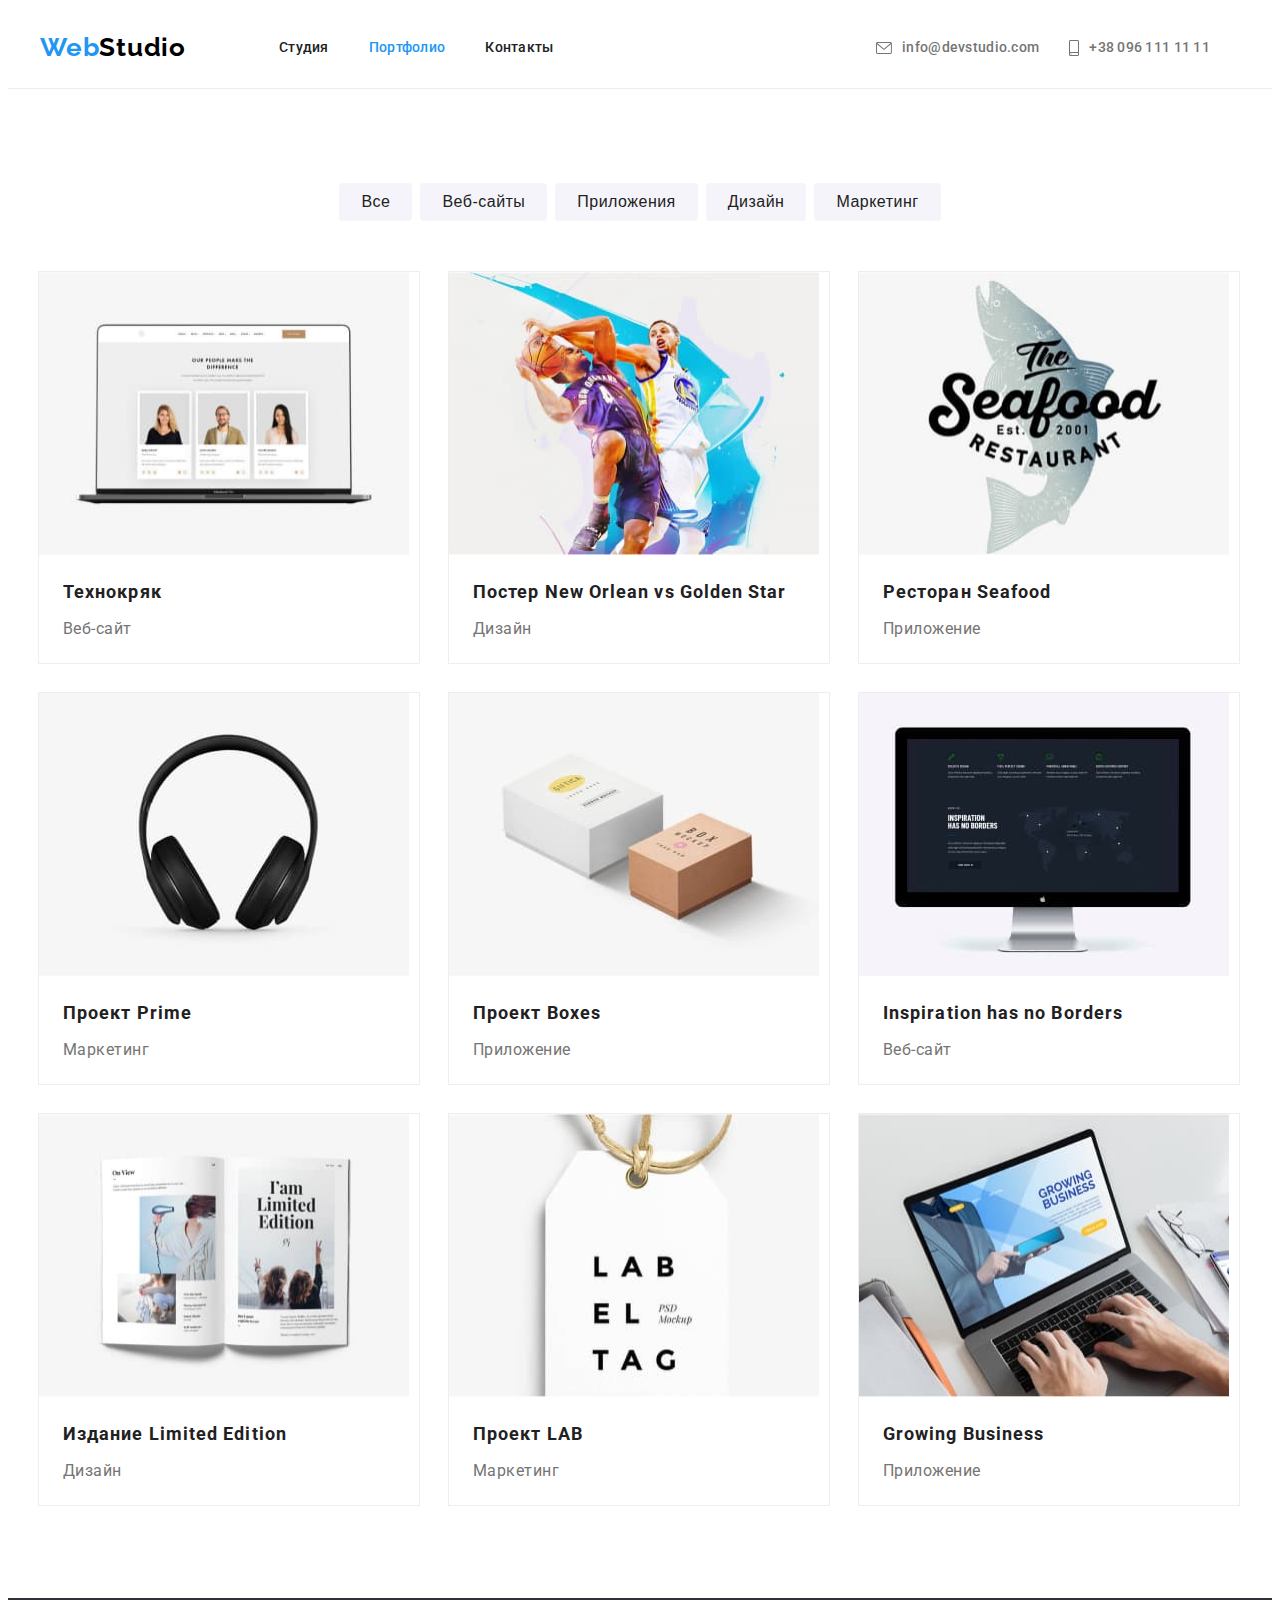
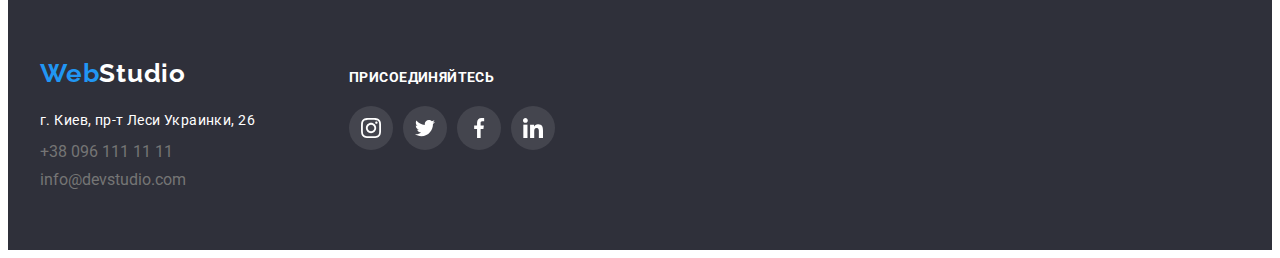
==== commit 8fbc4a27: "Правка Портфолио" ====
--- a/portfolio.html
+++ b/portfolio.html
@@ -165,9 +165,9 @@
         </section>
     </main>
     <footer class="footer">
-        <div class="container">
+        <div class="container ssss">
             <div>
-                <a class="logotype logotype-dark-theme link" href="./index.html" lang="en">
+                <a class="logotype logotype-dark-theme link " href="./index.html" lang="en">
                     <span class="logo-Web">Web</span>Studio</a>
                 <address class="address">
                     <ul class="list">
@@ -191,33 +191,33 @@
                     </ul>
                 </address>
             </div>
-            <div class="footer-block-list">
+            <div class="footer-block-list ">
                 <h3 class="foot-suptitle">присоединяйтесь</h3>
                 <ul class="footer-list list">
                     <li class="footer-list-item">
                         <a href="" class="footer-list-link link">
-                            <svg class="footer-list-icon">
+                            <svg width="20px" height="20px">
                                 <use href="./images/icons/icons.svg#instagram"></use>
                             </svg>
                         </a>
                     </li>
                     <li class="footer-list-item">
                         <a href="" class="footer-list-link link">
-                            <svg class="footer-list-icon">
+                            <svg width="20px" height="20px">
                                 <use href="./images/icons/icons.svg#twitter"></use>
                             </svg>
                         </a>
                     </li>
                     <li class="footer-list-item">
                         <a href="" class="footer-list-link link">
-                            <svg class="footer-list-icon">
+                            <svg width="20px" height="20px">
                                 <use href="./images/icons/icons.svg#facebook"></use>
                             </svg>
                         </a>
                     </li>
                     <li class="footer-list-item">
                         <a href="" class="footer-list-link link">
-                            <svg class="footer-list-icon">
+                            <svg width="20px" height="20px">
                                 <use href="./images/icons/icons.svg#linkedin"></use>
                             </svg>
                         </a>
